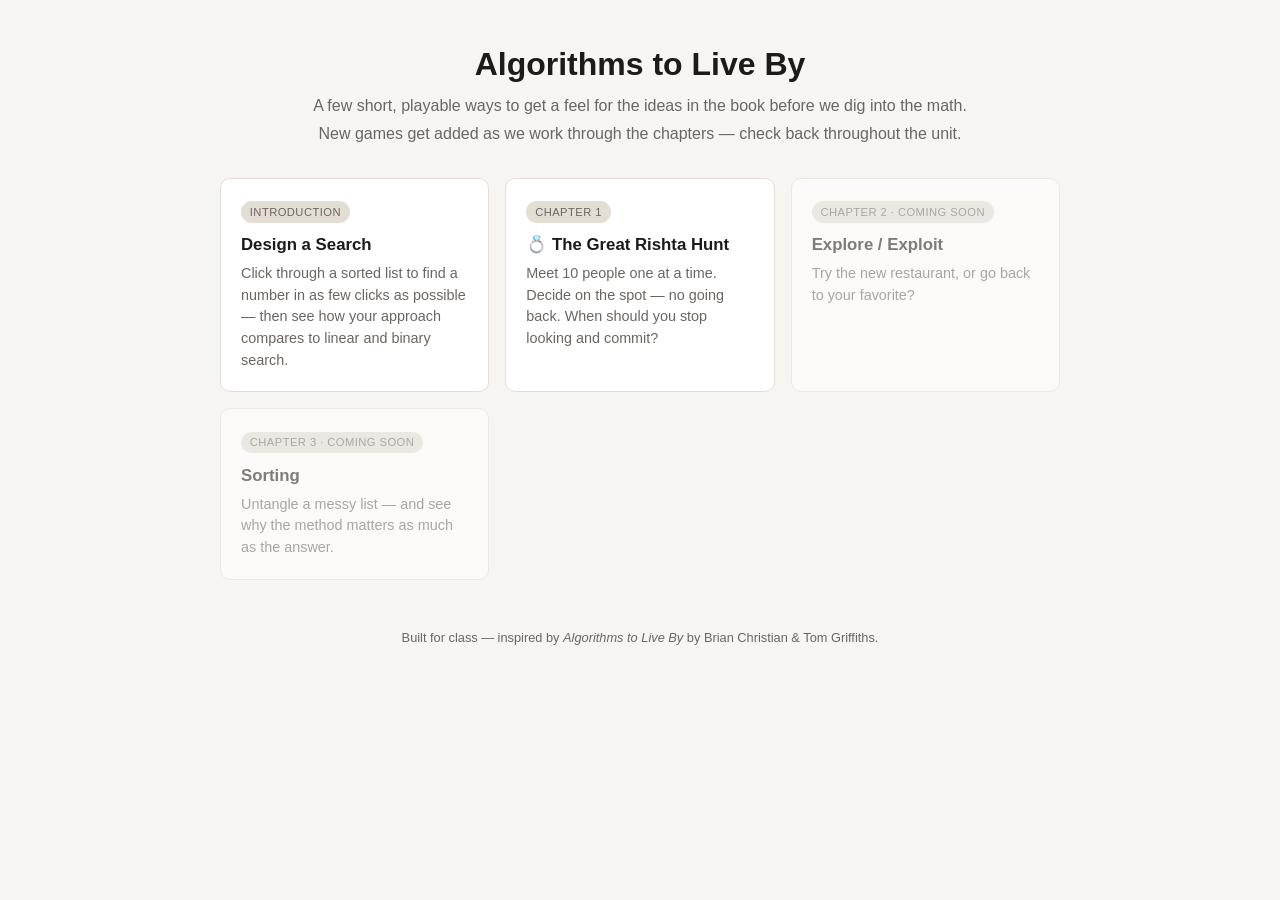
==== index.html @ 3dad4aa3 "Rename optimal stopping game to The Great Rishta Hunt Drop the personal name from the title and fram" ====
<!doctype html>
<html lang="en">
<head>
<meta charset="utf-8">
<meta name="viewport" content="width=device-width, initial-scale=1">
<title>Algorithms to Live By — Class Games</title>
<link rel="stylesheet" href="assets/style.css">
</head>
<body>
<div class="wrap">
  <header class="page-head">
    <h1>Algorithms to Live By</h1>
    <p>A few short, playable ways to get a feel for the ideas in the book before we dig into the math.</p>
    <p>New games get added as we work through the chapters — check back throughout the unit.</p>
  </header>

  <div class="card-grid">
    <a class="card" href="games/search-algorithms/index.html">
      <span class="tag">Introduction</span>
      <h3>Design a Search</h3>
      <p>Click through a sorted list to find a number in as few clicks as possible — then see how your approach compares to linear and binary search.</p>
    </a>

    <a class="card" href="games/optimal-stopping/index.html">
      <span class="tag">Chapter 1</span>
      <h3>💍 The Great Rishta Hunt</h3>
      <p>Meet 10 people one at a time. Decide on the spot — no going back. When should you stop looking and commit?</p>
    </a>

    <div class="card locked">
      <span class="tag">Chapter 2 · Coming soon</span>
      <h3>Explore / Exploit</h3>
      <p>Try the new restaurant, or go back to your favorite?</p>
    </div>

    <div class="card locked">
      <span class="tag">Chapter 3 · Coming soon</span>
      <h3>Sorting</h3>
      <p>Untangle a messy list — and see why the method matters as much as the answer.</p>
    </div>
  </div>

  <footer class="site-foot">Built for class — inspired by <em>Algorithms to Live By</em> by Brian Christian &amp; Tom Griffiths.</footer>
</div>
</body>
</html>
---- assets/style.css ----
:root {
  --bg: #f7f5f2;
  --panel: #ffffff;
  --ink: #1c1b1a;
  --muted: #6b6560;
  --accent: #b0413e;
  --accent-ink: #ffffff;
  --border: #e3ddd4;
  --cell: #d8d2c8;
  --cell-ink: #f7f5f2;
  --good: #2f6f4f;
  --bad: #b0413e;
  --code-bg: #1c1b1a;
  --code-ink: #f0e9df;
  font-family: -apple-system, "Segoe UI", Helvetica, Arial, sans-serif;
}

* { box-sizing: border-box; }

body {
  margin: 0;
  background: var(--bg);
  color: var(--ink);
  line-height: 1.5;
}

.wrap {
  max-width: 880px;
  margin: 0 auto;
  padding: 2.5rem 1.25rem 4rem;
}

a { color: var(--accent); }

header.page-head {
  text-align: center;
  margin-bottom: 2rem;
}

header.page-head h1 {
  font-size: 2rem;
  margin: 0 0 0.4rem;
}

header.page-head p {
  color: var(--muted);
  margin: 0.2rem 0;
}

.back-link {
  display: inline-block;
  margin-bottom: 1.5rem;
  font-size: 0.9rem;
  text-decoration: none;
}

.card-grid {
  display: grid;
  grid-template-columns: repeat(auto-fit, minmax(220px, 1fr));
  gap: 1rem;
  margin-top: 2rem;
}

.card {
  background: var(--panel);
  border: 1px solid var(--border);
  border-radius: 10px;
  padding: 1.25rem;
  text-decoration: none;
  color: var(--ink);
  display: block;
  transition: transform 0.12s ease, box-shadow 0.12s ease;
}

.card:hover {
  transform: translateY(-2px);
  box-shadow: 0 6px 16px rgba(0,0,0,0.08);
}

.card.locked {
  opacity: 0.55;
  pointer-events: none;
}

.card h3 {
  margin: 0 0 0.35rem;
  font-size: 1.05rem;
}

.card p {
  margin: 0;
  color: var(--muted);
  font-size: 0.9rem;
}

.tag {
  display: inline-block;
  font-size: 0.7rem;
  text-transform: uppercase;
  letter-spacing: 0.04em;
  background: var(--border);
  color: var(--muted);
  border-radius: 999px;
  padding: 0.15rem 0.55rem;
  margin-bottom: 0.6rem;
}

.panel {
  background: var(--panel);
  border: 1px solid var(--border);
  border-radius: 10px;
  padding: 1.5rem;
  margin: 1.5rem 0;
}

.grid {
  display: grid;
  grid-template-columns: repeat(7, 1fr);
  gap: 0.5rem;
  margin: 1.5rem 0;
}

.cell {
  background: var(--cell);
  color: var(--cell-ink);
  border: none;
  border-radius: 6px;
  aspect-ratio: 1 / 1;
  display: flex;
  flex-direction: column;
  align-items: center;
  justify-content: center;
  font-size: 0.85rem;
  cursor: pointer;
  transition: background 0.1s ease;
}

.cell:hover:not(:disabled) { background: #c5beb2; }

.cell:disabled {
  background: var(--panel);
  color: var(--ink);
  cursor: default;
  border: 1px solid var(--border);
}

.cell .value {
  font-size: 1.1rem;
  font-weight: 700;
}

.cell.checked { border: 2px solid var(--accent); }

.controls {
  display: flex;
  flex-wrap: wrap;
  gap: 0.6rem;
  align-items: center;
  justify-content: center;
  margin: 1rem 0;
}

button.btn {
  font: inherit;
  background: var(--accent);
  color: var(--accent-ink);
  border: none;
  border-radius: 8px;
  padding: 0.55rem 1.1rem;
  cursor: pointer;
}

button.btn.secondary {
  background: transparent;
  color: var(--accent);
  border: 1px solid var(--accent);
}

button.btn:disabled {
  opacity: 0.4;
  cursor: default;
}

.score-row {
  display: flex;
  justify-content: center;
  gap: 2rem;
  text-align: center;
  margin: 1rem 0;
}

.score-row .num {
  font-size: 1.8rem;
  font-weight: 700;
  display: block;
}

.score-row .label {
  color: var(--muted);
  font-size: 0.8rem;
  text-transform: uppercase;
  letter-spacing: 0.03em;
}

.result-banner {
  text-align: center;
  font-weight: 600;
  padding: 0.75rem;
  border-radius: 8px;
  margin: 1rem 0;
}

.result-banner.correct { background: #e4f0e9; color: var(--good); }
.result-banner.wrong { background: #f6e4e3; color: var(--bad); }

.code-compare {
  display: grid;
  grid-template-columns: 1fr 1fr;
  gap: 1rem;
  margin-top: 1rem;
}

@media (max-width: 640px) {
  .code-compare { grid-template-columns: 1fr; }
  .grid { grid-template-columns: repeat(5, 1fr); }
}

.code-block h4 {
  margin: 0 0 0.4rem;
  font-size: 0.95rem;
}

.code-block .complexity {
  color: var(--muted);
  font-size: 0.8rem;
  margin: 0.2rem 0 0.5rem;
}

pre {
  background: var(--code-bg);
  color: var(--code-ink);
  border-radius: 8px;
  padding: 1rem;
  overflow-x: auto;
  font-size: 0.85rem;
  margin: 0;
}

hr.divider {
  border: none;
  border-top: 1px solid var(--border);
  margin: 2rem 0;
}

.steps-list {
  padding-left: 1.2rem;
  margin: 0.5rem 0;
}

.steps-list li { margin-bottom: 0.7rem; }

.candidate-card {
  background: var(--panel);
  border: 1px solid var(--border);
  border-radius: 14px;
  padding: 2rem 1.5rem;
  text-align: center;
  max-width: 420px;
  margin: 1.5rem auto;
}

.candidate-card .name {
  font-size: 1.4rem;
  font-weight: 700;
  margin-bottom: 0.3rem;
}

.candidate-card .bio {
  color: var(--muted);
  margin-bottom: 1.25rem;
  min-height: 2.6em;
}

.candidate-card .score-label {
  font-size: 0.7rem;
  text-transform: uppercase;
  letter-spacing: 0.04em;
  color: var(--muted);
}

.candidate-card .score {
  font-size: 2.6rem;
  font-weight: 800;
  color: var(--accent);
  line-height: 1.1;
}

.date-counter {
  text-align: center;
  color: var(--muted);
  font-size: 0.9rem;
  margin-bottom: 0.25rem;
}

.history-strip {
  display: flex;
  flex-wrap: wrap;
  gap: 0.4rem;
  justify-content: center;
  margin: 1rem 0 1.5rem;
}

.history-chip {
  background: var(--cell);
  color: var(--cell-ink);
  border-radius: 999px;
  padding: 0.3rem 0.7rem;
  font-size: 0.8rem;
  font-weight: 600;
}

.history-chip.best-so-far {
  background: var(--accent);
  color: var(--accent-ink);
}

.results-list {
  list-style: none;
  padding: 0;
  margin: 1rem 0;
  display: flex;
  flex-direction: column;
  gap: 0.4rem;
}

.results-row {
  display: flex;
  justify-content: space-between;
  align-items: center;
  padding: 0.55rem 0.9rem;
  border-radius: 8px;
  background: var(--panel);
  border: 1px solid var(--border);
  font-size: 0.95rem;
}

.results-row.chosen {
  border-color: var(--accent);
  background: #f6e9e8;
  font-weight: 700;
}

.results-row .row-name { text-align: left; }
.results-row .row-score { font-weight: 700; }

footer.site-foot {
  text-align: center;
  color: var(--muted);
  font-size: 0.8rem;
  margin-top: 3rem;
}
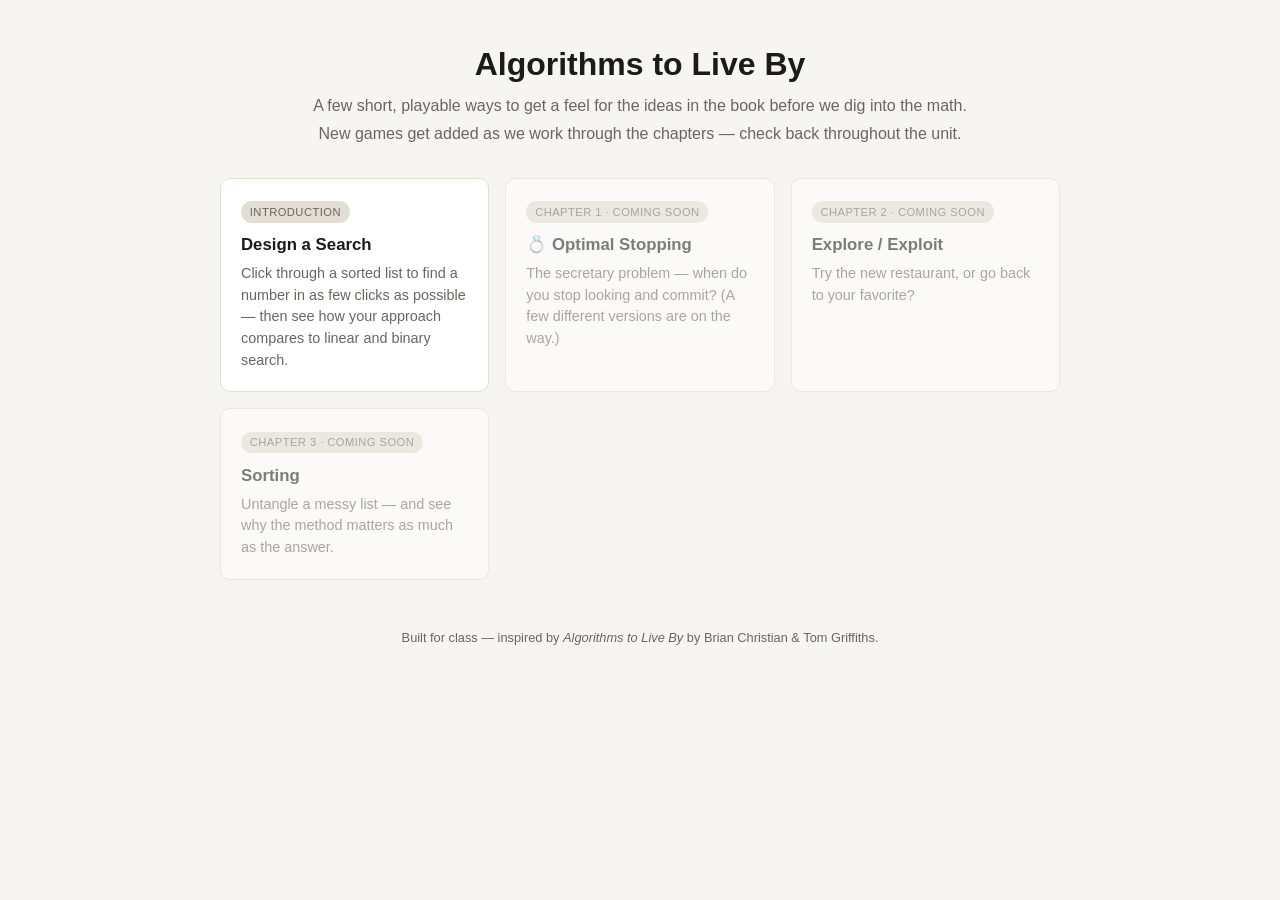
==== commit b6e631a1: "Hide optimal stopping from the hub while it's reworked Locking the chapter 1 card again (back to "co" ====
--- a/index.html
+++ b/index.html
@@ -21,11 +21,11 @@
       <p>Click through a sorted list to find a number in as few clicks as possible — then see how your approach compares to linear and binary search.</p>
     </a>
 
-    <a class="card" href="games/optimal-stopping/index.html">
-      <span class="tag">Chapter 1</span>
-      <h3>💍 The Great Rishta Hunt</h3>
-      <p>Meet 10 people one at a time. Decide on the spot — no going back. When should you stop looking and commit?</p>
-    </a>
+    <div class="card locked">
+      <span class="tag">Chapter 1 · Coming soon</span>
+      <h3>💍 Optimal Stopping</h3>
+      <p>The secretary problem — when do you stop looking and commit? (A few different versions are on the way.)</p>
+    </div>
 
     <div class="card locked">
       <span class="tag">Chapter 2 · Coming soon</span>
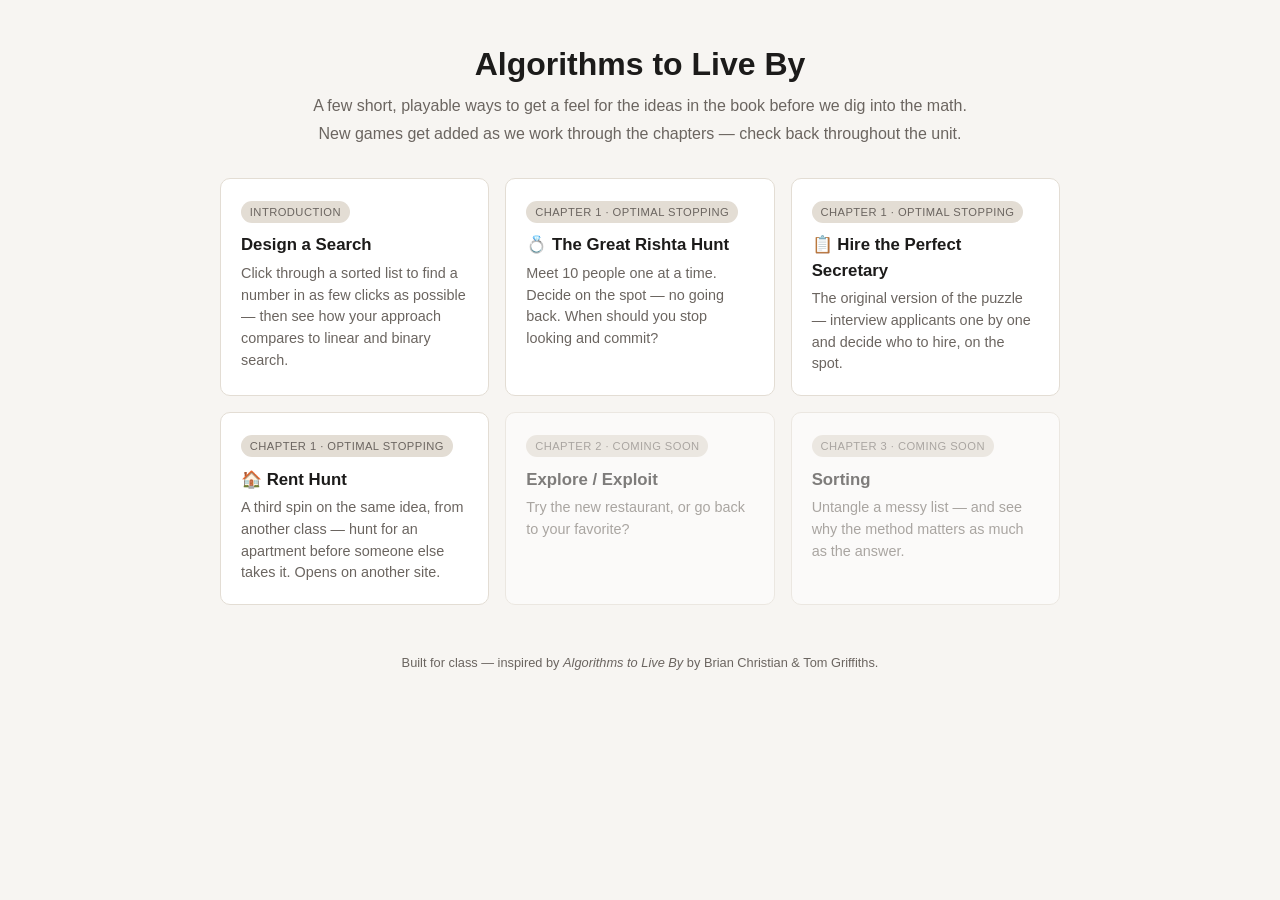
==== commit 817c793c: "Enable optimal stopping games and link the Rent Hunt game Turns on Rishta Hunt and Hire the Perfect " ====
--- a/index.html
+++ b/index.html
@@ -21,11 +21,23 @@
       <p>Click through a sorted list to find a number in as few clicks as possible — then see how your approach compares to linear and binary search.</p>
     </a>
 
-    <div class="card locked">
-      <span class="tag">Chapter 1 · Coming soon</span>
-      <h3>💍 Optimal Stopping</h3>
-      <p>The secretary problem — when do you stop looking and commit? (A few different versions are on the way.)</p>
-    </div>
+    <a class="card" href="games/optimal-stopping/index.html">
+      <span class="tag">Chapter 1 · Optimal Stopping</span>
+      <h3>💍 The Great Rishta Hunt</h3>
+      <p>Meet 10 people one at a time. Decide on the spot — no going back. When should you stop looking and commit?</p>
+    </a>
+
+    <a class="card" href="games/secretary/index.html">
+      <span class="tag">Chapter 1 · Optimal Stopping</span>
+      <h3>📋 Hire the Perfect Secretary</h3>
+      <p>The original version of the puzzle — interview applicants one by one and decide who to hire, on the spot.</p>
+    </a>
+
+    <a class="card" href="https://varsha-acad.github.io/rent-hunt/" target="_blank" rel="noopener">
+      <span class="tag">Chapter 1 · Optimal Stopping</span>
+      <h3>🏠 Rent Hunt</h3>
+      <p>A third spin on the same idea, from another class — hunt for an apartment before someone else takes it. Opens on another site.</p>
+    </a>
 
     <div class="card locked">
       <span class="tag">Chapter 2 · Coming soon</span>
--- a/assets/style.css
+++ b/assets/style.css
@@ -353,6 +353,32 @@
 .results-row .row-name { text-align: left; }
 .results-row .row-score { font-weight: 700; }
 
+.lock-panel {
+  text-align: center;
+}
+
+.lock-panel .lock-icon {
+  font-size: 2rem;
+  margin-bottom: 0.5rem;
+}
+
+input.password-input {
+  font: inherit;
+  padding: 0.55rem 0.9rem;
+  border: 1px solid var(--border);
+  border-radius: 8px;
+  background: var(--bg);
+  color: var(--ink);
+  max-width: 200px;
+  text-align: center;
+}
+
+.lock-error {
+  color: var(--bad);
+  font-size: 0.85rem;
+  margin-top: 0.5rem;
+}
+
 footer.site-foot {
   text-align: center;
   color: var(--muted);
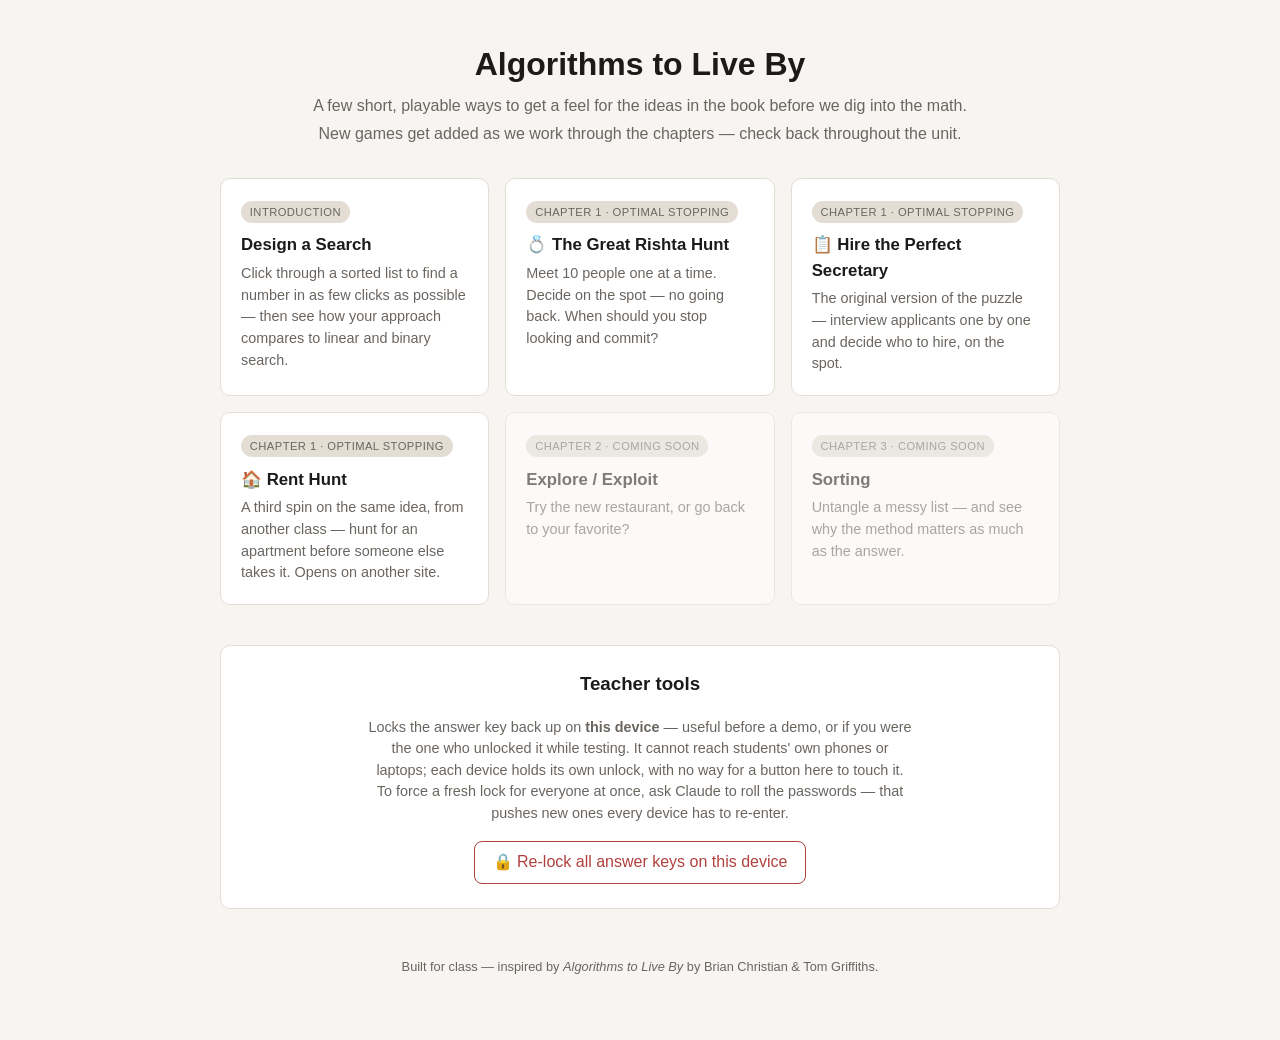
==== commit 40395bf8: "Per-game passwords, and a device-local re-lock button Each game now has its own password and its own" ====
--- a/index.html
+++ b/index.html
@@ -52,7 +52,26 @@
     </div>
   </div>
 
+  <div class="panel" id="resetPanel" style="margin-top:2.5rem;text-align:center">
+    <h3 style="margin-top:0">Teacher tools</h3>
+    <p style="color:var(--muted);font-size:0.9rem;max-width:34rem;margin:0.3rem auto 1rem">
+      Locks the answer key back up on <strong>this device</strong> — useful before a demo, or if you were the one who unlocked it while testing.
+      It cannot reach students' own phones or laptops; each device holds its own unlock, with no way for a button here to touch it.
+      To force a fresh lock for everyone at once, ask Claude to roll the passwords — that pushes new ones every device has to re-enter.
+    </p>
+    <button class="btn secondary" id="resetBtn" type="button">🔒 Re-lock all answer keys on this device</button>
+    <p id="resetStatus" style="display:none;color:var(--good);font-weight:600;margin-top:0.7rem">Done — this device is locked on every game again.</p>
+  </div>
+
   <footer class="site-foot">Built for class — inspired by <em>Algorithms to Live By</em> by Brian Christian &amp; Tom Griffiths.</footer>
 </div>
+
+<script src="assets/lock-shared.js"></script>
+<script>
+document.getElementById("resetBtn").addEventListener("click", () => {
+  Object.values(GAME_LOCKS).forEach((lock) => localStorage.removeItem(lock.storageKey));
+  document.getElementById("resetStatus").style.display = "block";
+});
+</script>
 </body>
 </html>
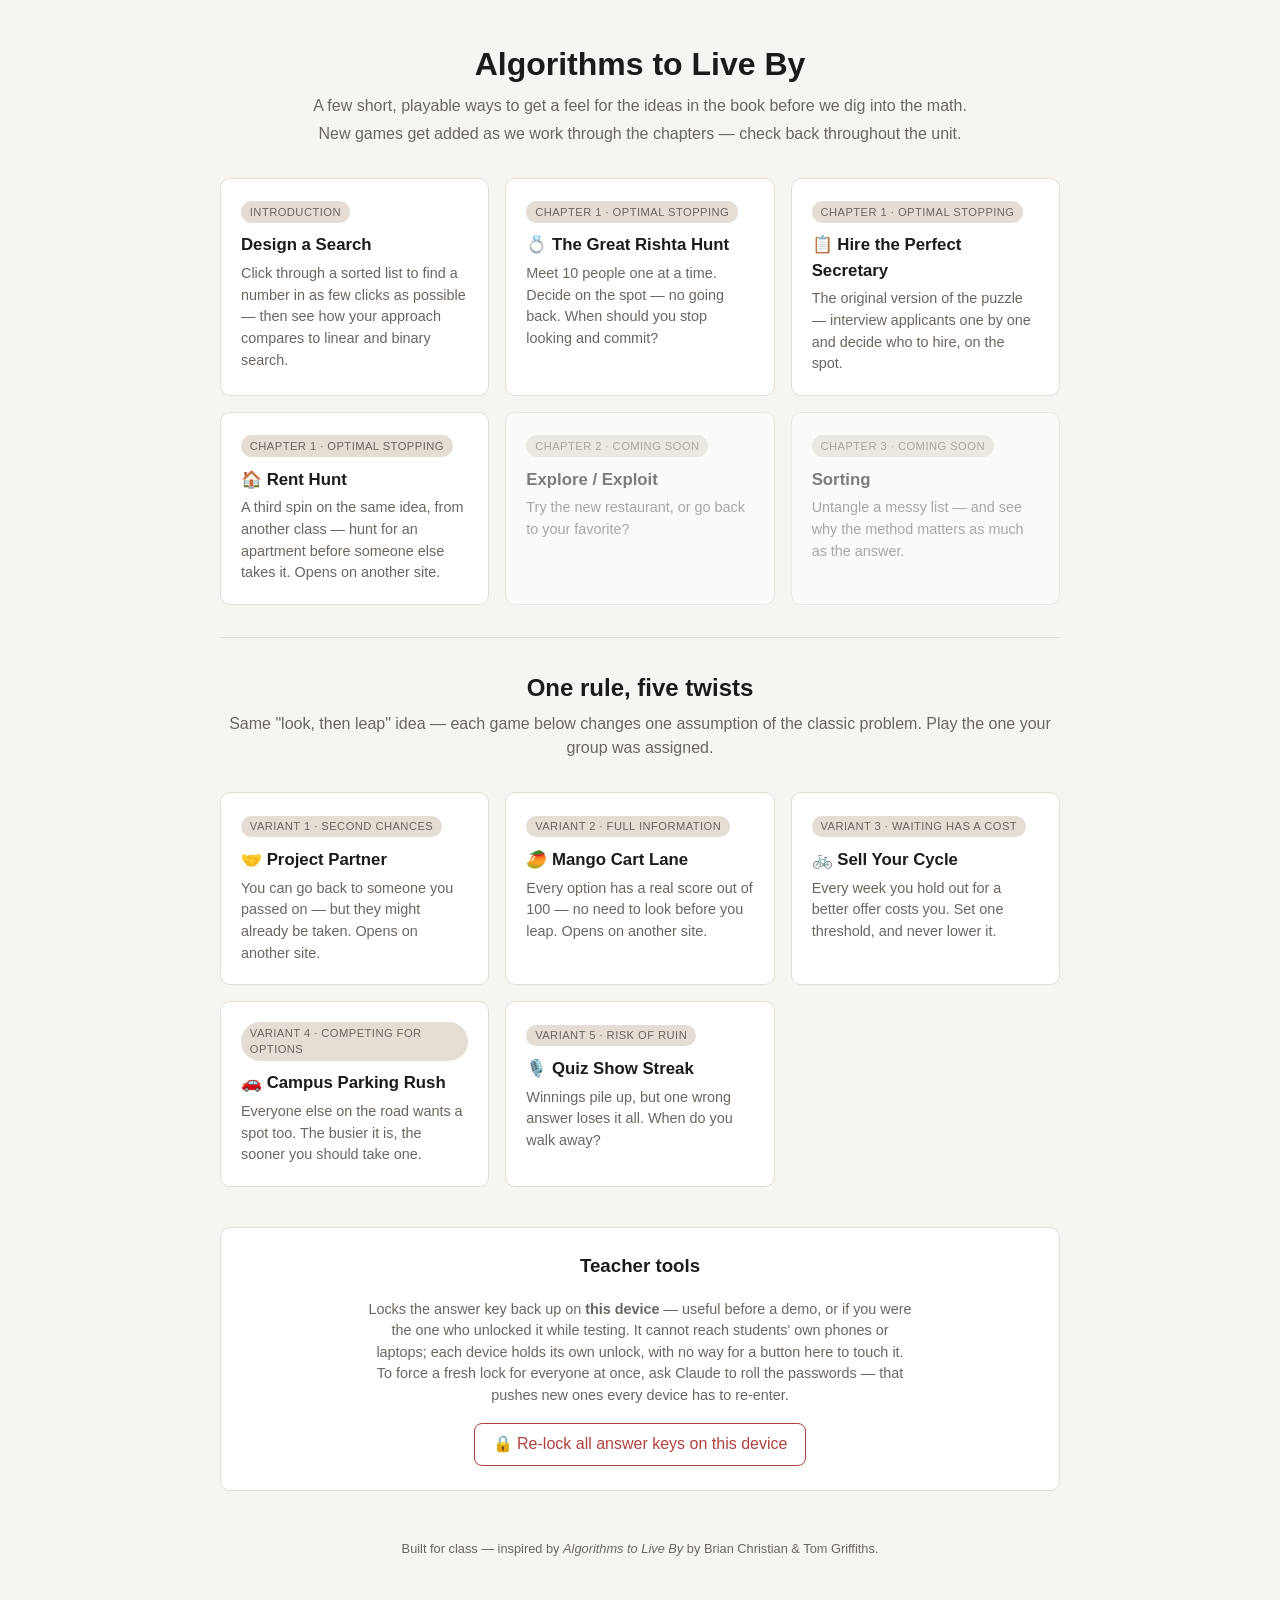
==== commit e144e979: "Add three new games for the remaining optimal-stopping variants Campus Parking Rush (variant 4, comp" ====
--- a/index.html
+++ b/index.html
@@ -52,6 +52,45 @@
     </div>
   </div>
 
+  <hr class="divider">
+
+  <header class="page-head" style="margin-top:1rem">
+    <h2 style="margin:0 0 0.4rem">One rule, five twists</h2>
+    <p>Same "look, then leap" idea — each game below changes one assumption of the classic problem. Play the one your group was assigned.</p>
+  </header>
+
+  <div class="card-grid">
+    <a class="card" href="https://nithyasatish28.github.io/when-to-stop/" target="_blank" rel="noopener">
+      <span class="tag">Variant 1 · Second chances</span>
+      <h3>🤝 Project Partner</h3>
+      <p>You can go back to someone you passed on — but they might already be taken. Opens on another site.</p>
+    </a>
+
+    <a class="card" href="https://nithyasatish28.github.io/when-to-stop/" target="_blank" rel="noopener">
+      <span class="tag">Variant 2 · Full information</span>
+      <h3>🥭 Mango Cart Lane</h3>
+      <p>Every option has a real score out of 100 — no need to look before you leap. Opens on another site.</p>
+    </a>
+
+    <a class="card" href="games/selling/index.html">
+      <span class="tag">Variant 3 · Waiting has a cost</span>
+      <h3>🚲 Sell Your Cycle</h3>
+      <p>Every week you hold out for a better offer costs you. Set one threshold, and never lower it.</p>
+    </a>
+
+    <a class="card" href="games/parking/index.html">
+      <span class="tag">Variant 4 · Competing for options</span>
+      <h3>🚗 Campus Parking Rush</h3>
+      <p>Everyone else on the road wants a spot too. The busier it is, the sooner you should take one.</p>
+    </a>
+
+    <a class="card" href="games/quitting/index.html">
+      <span class="tag">Variant 5 · Risk of ruin</span>
+      <h3>🎙️ Quiz Show Streak</h3>
+      <p>Winnings pile up, but one wrong answer loses it all. When do you walk away?</p>
+    </a>
+  </div>
+
   <div class="panel" id="resetPanel" style="margin-top:2.5rem;text-align:center">
     <h3 style="margin-top:0">Teacher tools</h3>
     <p style="color:var(--muted);font-size:0.9rem;max-width:34rem;margin:0.3rem auto 1rem">
--- a/assets/style.css
+++ b/assets/style.css
@@ -379,6 +379,114 @@
   margin-top: 0.5rem;
 }
 
+.choice-row {
+  display: flex;
+  flex-wrap: wrap;
+  gap: 0.6rem;
+  justify-content: center;
+  margin: 1rem 0 1.5rem;
+}
+
+.choice-btn {
+  font: inherit;
+  background: var(--panel);
+  color: var(--ink);
+  border: 1.5px solid var(--border);
+  border-radius: 10px;
+  padding: 0.7rem 1.1rem;
+  cursor: pointer;
+  text-align: center;
+  min-width: 6.5rem;
+}
+
+.choice-btn .choice-title { font-weight: 700; display: block; }
+.choice-btn .choice-sub { font-size: 0.75rem; color: var(--muted); display: block; margin-top: 0.15rem; }
+
+.choice-btn.selected {
+  border-color: var(--accent);
+  background: #f6e9e8;
+}
+
+.spot-strip {
+  display: flex;
+  gap: 0.35rem;
+  justify-content: center;
+  flex-wrap: wrap;
+  margin: 1rem 0 1.5rem;
+}
+
+.spot-chip {
+  width: 2.1rem;
+  height: 2.1rem;
+  border-radius: 6px;
+  display: flex;
+  align-items: center;
+  justify-content: center;
+  font-size: 0.75rem;
+  font-weight: 700;
+  background: var(--cell);
+  color: var(--cell-ink);
+}
+
+.spot-chip.taken { background: #cbb9b6; color: #5a3f3d; }
+.spot-chip.free { background: var(--good); color: #fff; }
+.spot-chip.parked { background: var(--accent); color: #fff; outline: 2px solid var(--ink); }
+.spot-chip.current { outline: 2px solid var(--accent); }
+
+.big-stat {
+  text-align: center;
+  margin: 1.25rem 0;
+}
+
+.big-stat .num {
+  font-size: 3rem;
+  font-weight: 800;
+  color: var(--accent);
+  line-height: 1;
+  display: block;
+  font-variant-numeric: tabular-nums;
+}
+
+.big-stat .label {
+  color: var(--muted);
+  font-size: 0.85rem;
+  text-transform: uppercase;
+  letter-spacing: 0.04em;
+}
+
+.bank-row {
+  display: flex;
+  justify-content: center;
+  gap: 2.5rem;
+  margin: 1.25rem 0;
+}
+
+.streak-track {
+  display: flex;
+  gap: 0.35rem;
+  justify-content: center;
+  flex-wrap: wrap;
+  margin: 1rem 0 1.5rem;
+}
+
+.streak-node {
+  width: 2.4rem;
+  height: 2.4rem;
+  border-radius: 50%;
+  display: flex;
+  align-items: center;
+  justify-content: center;
+  font-size: 0.85rem;
+  font-weight: 700;
+  background: var(--cell);
+  color: var(--cell-ink);
+  border: 2px solid var(--border);
+}
+
+.streak-node.win { background: var(--good); color: #fff; border-color: var(--good); }
+.streak-node.lose { background: var(--bad); color: #fff; border-color: var(--bad); }
+.streak-node.pending { background: var(--panel); border-style: dashed; }
+
 footer.site-foot {
   text-align: center;
   color: var(--muted);
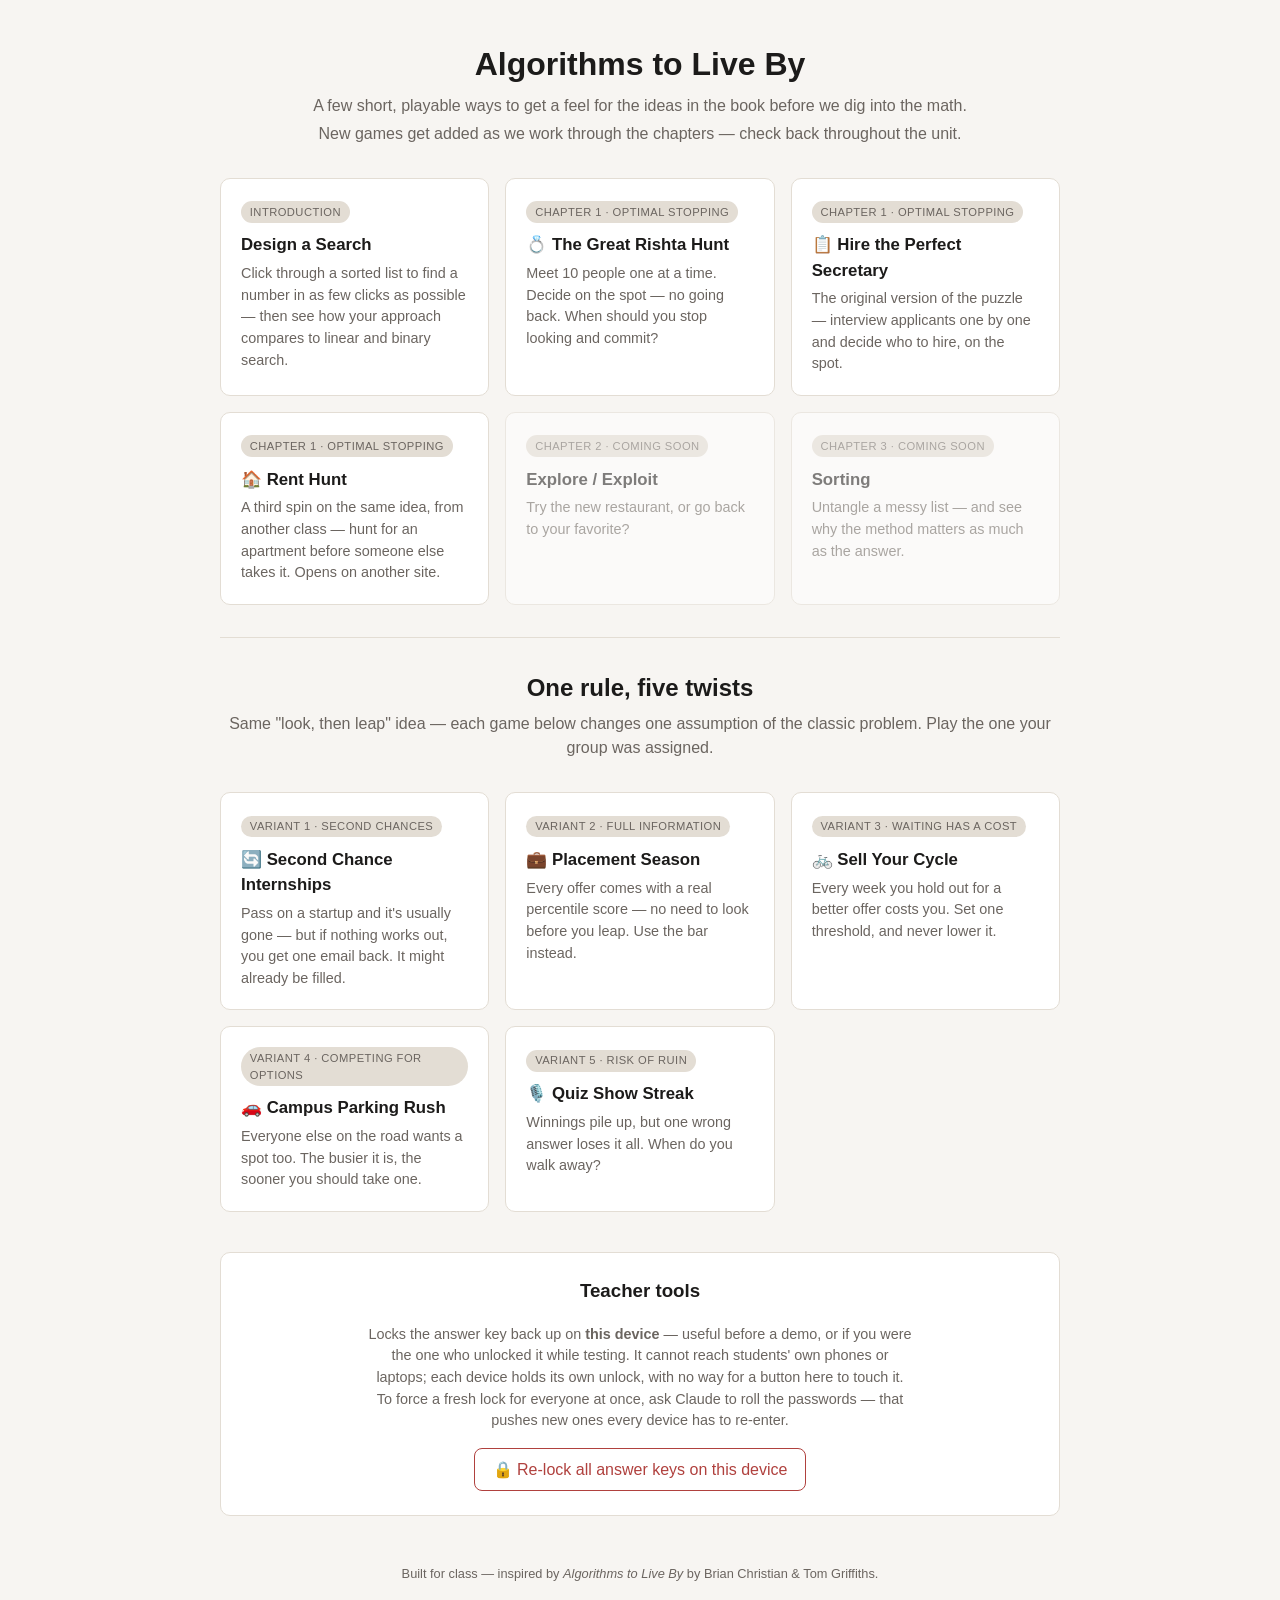
==== commit 1c6c17df: "Replace external variant 1/2 links with our own games Placement Season (variant 2, full information " ====
--- a/index.html
+++ b/index.html
@@ -60,16 +60,16 @@
   </header>
 
   <div class="card-grid">
-    <a class="card" href="https://nithyasatish28.github.io/when-to-stop/" target="_blank" rel="noopener">
+    <a class="card" href="games/second-chance/index.html">
       <span class="tag">Variant 1 · Second chances</span>
-      <h3>🤝 Project Partner</h3>
-      <p>You can go back to someone you passed on — but they might already be taken. Opens on another site.</p>
+      <h3>🔄 Second Chance Internships</h3>
+      <p>Pass on a startup and it's usually gone — but if nothing works out, you get one email back. It might already be filled.</p>
     </a>
 
-    <a class="card" href="https://nithyasatish28.github.io/when-to-stop/" target="_blank" rel="noopener">
+    <a class="card" href="games/placements/index.html">
       <span class="tag">Variant 2 · Full information</span>
-      <h3>🥭 Mango Cart Lane</h3>
-      <p>Every option has a real score out of 100 — no need to look before you leap. Opens on another site.</p>
+      <h3>💼 Placement Season</h3>
+      <p>Every offer comes with a real percentile score — no need to look before you leap. Use the bar instead.</p>
     </a>
 
     <a class="card" href="games/selling/index.html">
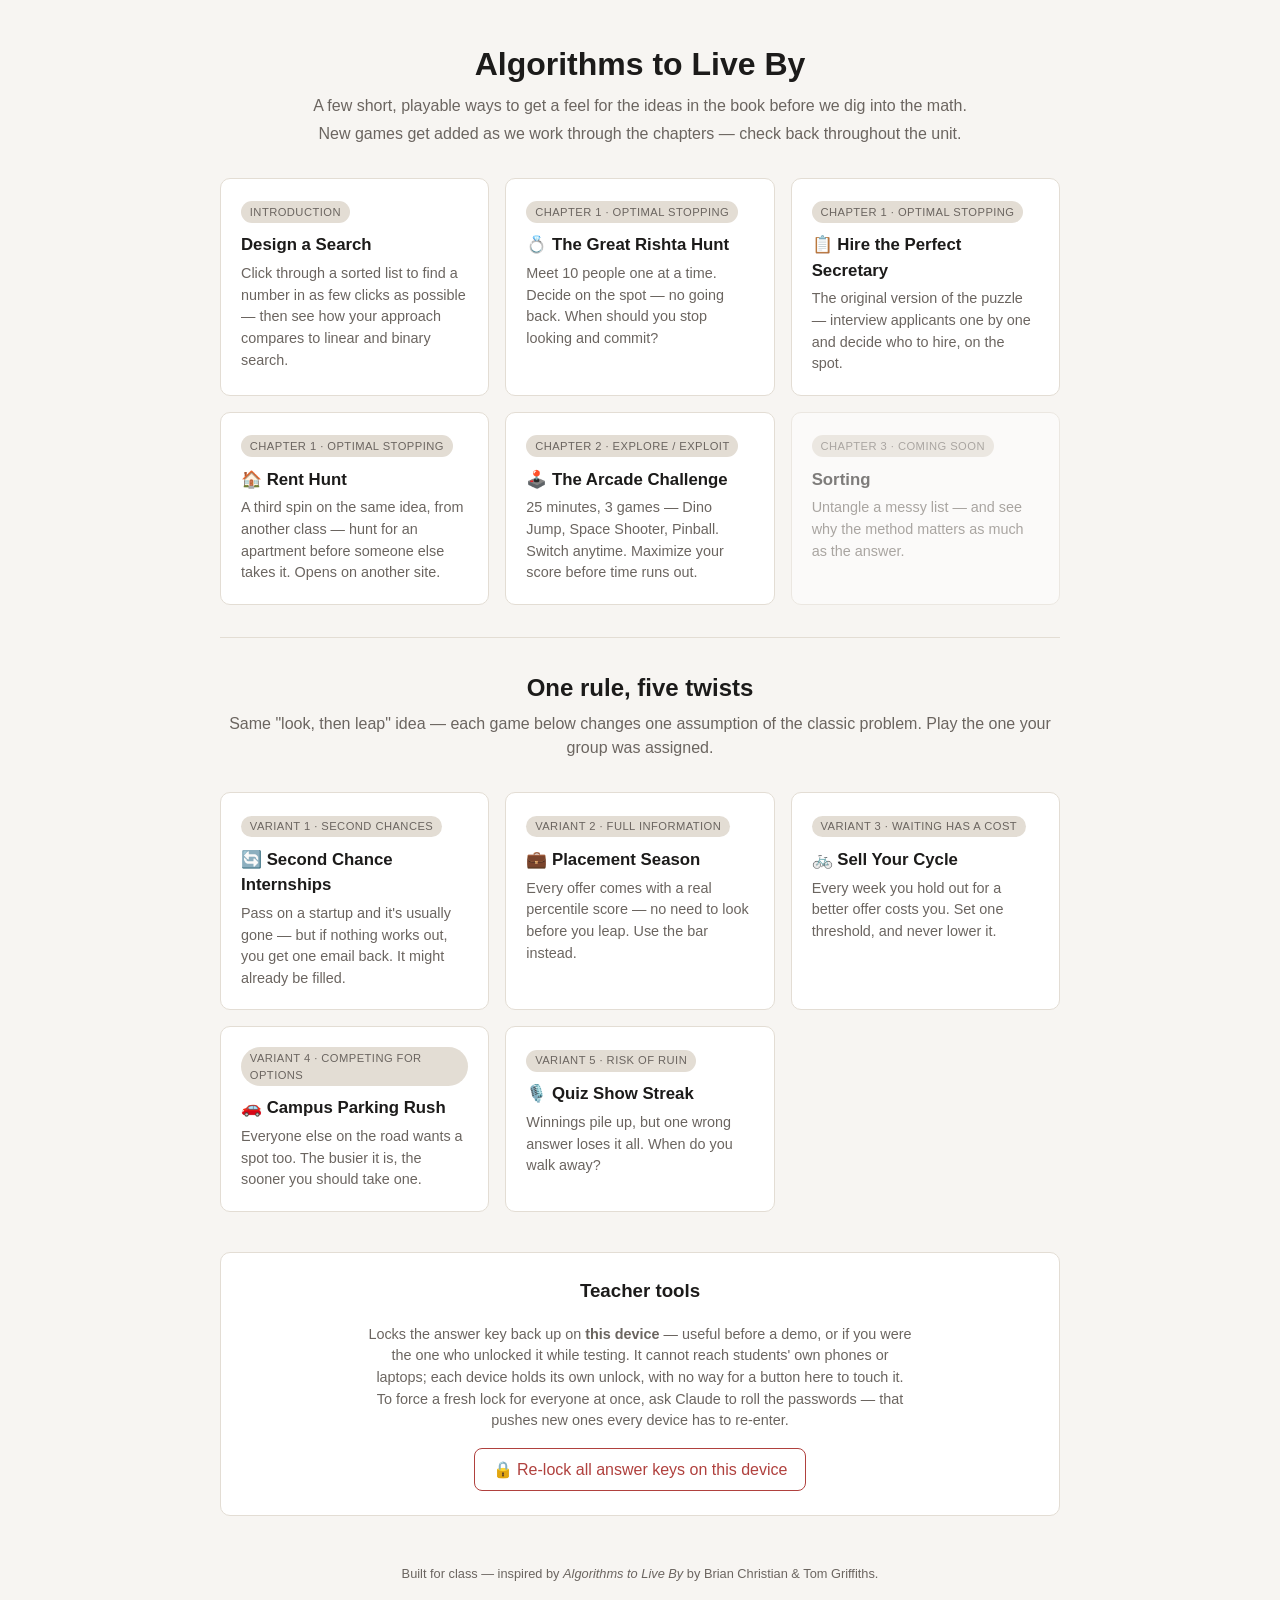
==== commit 35232f70: "Add The Arcade Challenge for Chapter 2: Explore/Exploit Three offline-capable canvas mini-games (Din" ====
--- a/index.html
+++ b/index.html
@@ -39,11 +39,11 @@
       <p>A third spin on the same idea, from another class — hunt for an apartment before someone else takes it. Opens on another site.</p>
     </a>
 
-    <div class="card locked">
-      <span class="tag">Chapter 2 · Coming soon</span>
-      <h3>Explore / Exploit</h3>
-      <p>Try the new restaurant, or go back to your favorite?</p>
-    </div>
+    <a class="card" href="games/arcade/index.html">
+      <span class="tag">Chapter 2 · Explore / Exploit</span>
+      <h3>🕹️ The Arcade Challenge</h3>
+      <p>25 minutes, 3 games — Dino Jump, Space Shooter, Pinball. Switch anytime. Maximize your score before time runs out.</p>
+    </a>
 
     <div class="card locked">
       <span class="tag">Chapter 3 · Coming soon</span>
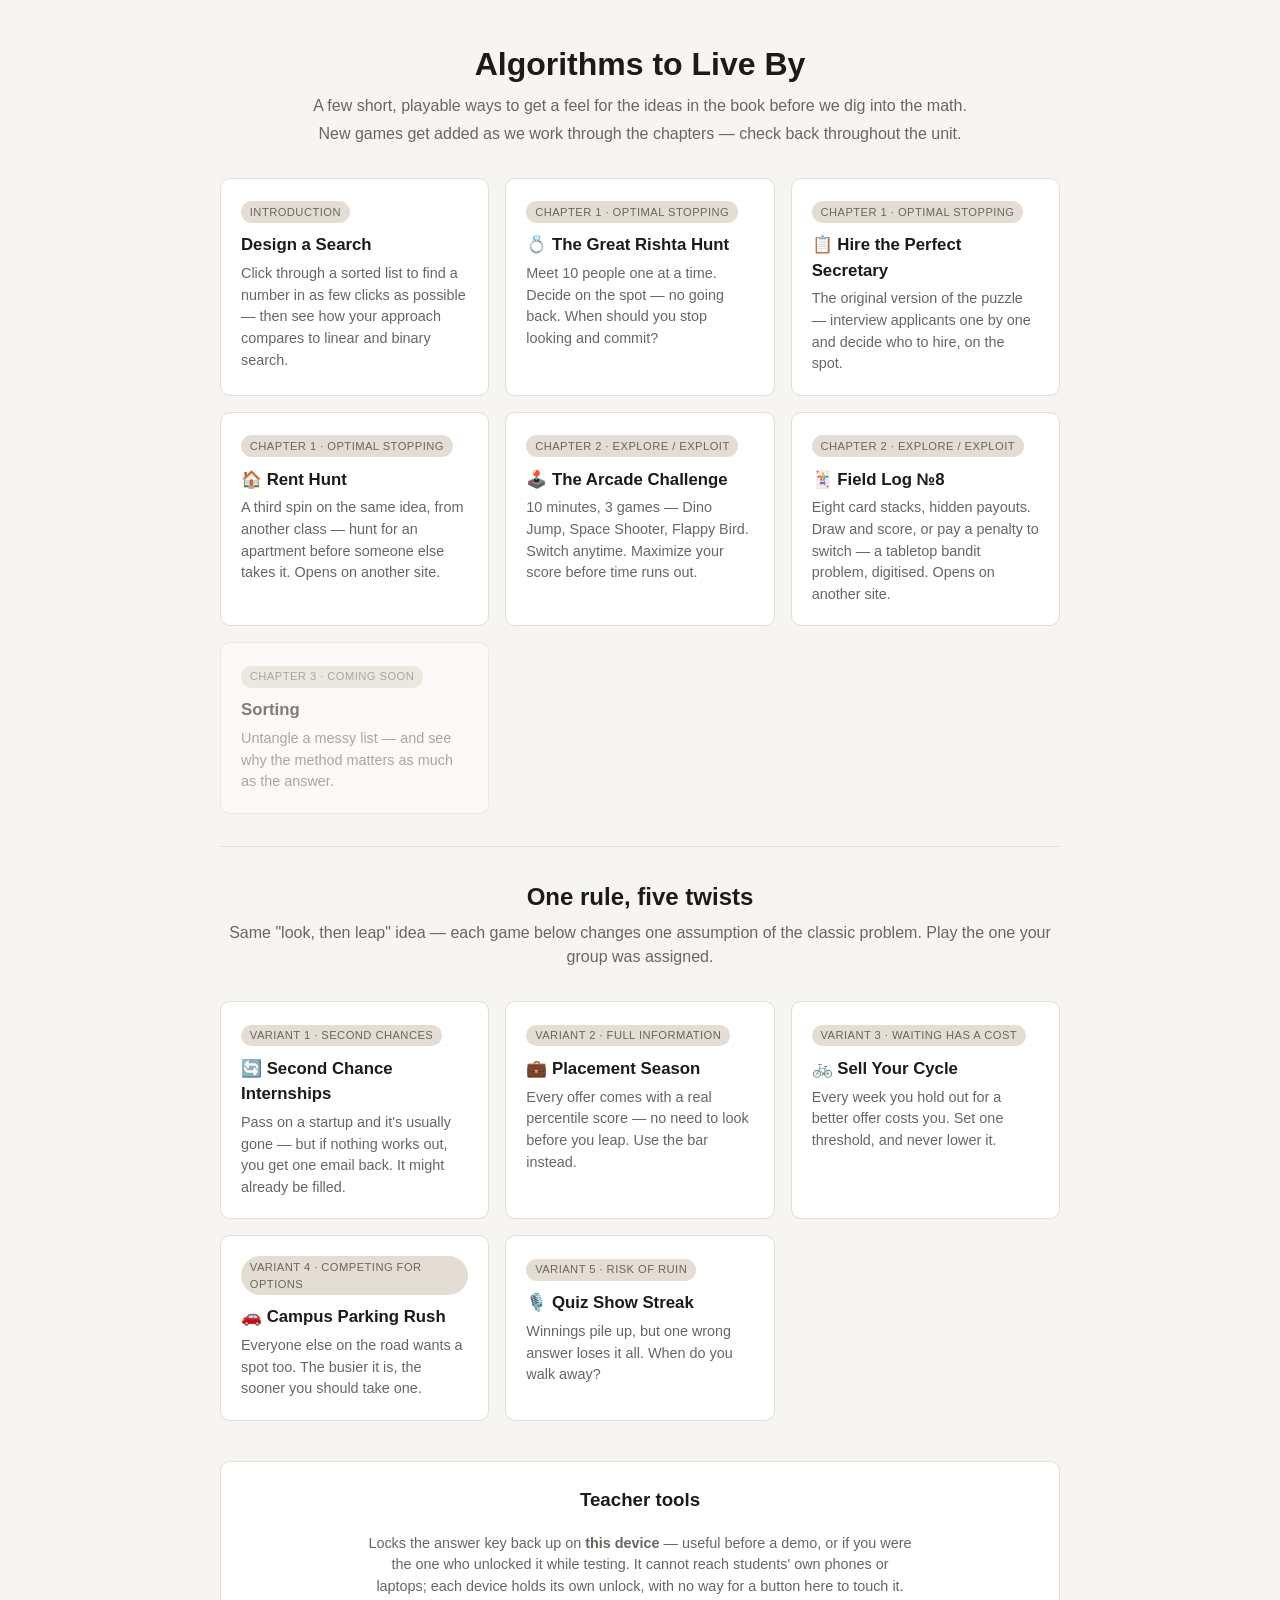
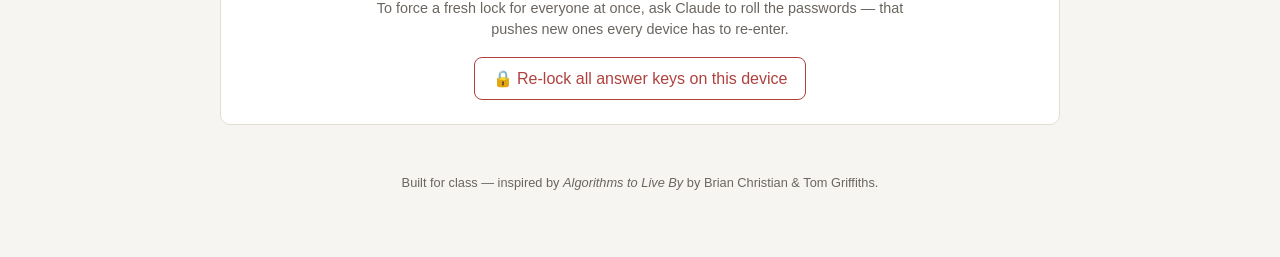
==== commit b15cbb30: "Add Field Log No.8 (external bandit card game) to the hub Links to nithyasatish28's new Explore/Expl" ====
--- a/index.html
+++ b/index.html
@@ -42,7 +42,13 @@
     <a class="card" href="games/arcade/index.html">
       <span class="tag">Chapter 2 · Explore / Exploit</span>
       <h3>🕹️ The Arcade Challenge</h3>
-      <p>25 minutes, 3 games — Dino Jump, Space Shooter, Pinball. Switch anytime. Maximize your score before time runs out.</p>
+      <p>10 minutes, 3 games — Dino Jump, Space Shooter, Flappy Bird. Switch anytime. Maximize your score before time runs out.</p>
+    </a>
+
+    <a class="card" href="https://nithyasatish28.github.io/when-to-stop/#explore" target="_blank" rel="noopener">
+      <span class="tag">Chapter 2 · Explore / Exploit</span>
+      <h3>🃏 Field Log №8</h3>
+      <p>Eight card stacks, hidden payouts. Draw and score, or pay a penalty to switch — a tabletop bandit problem, digitised. Opens on another site.</p>
     </a>
 
     <div class="card locked">
